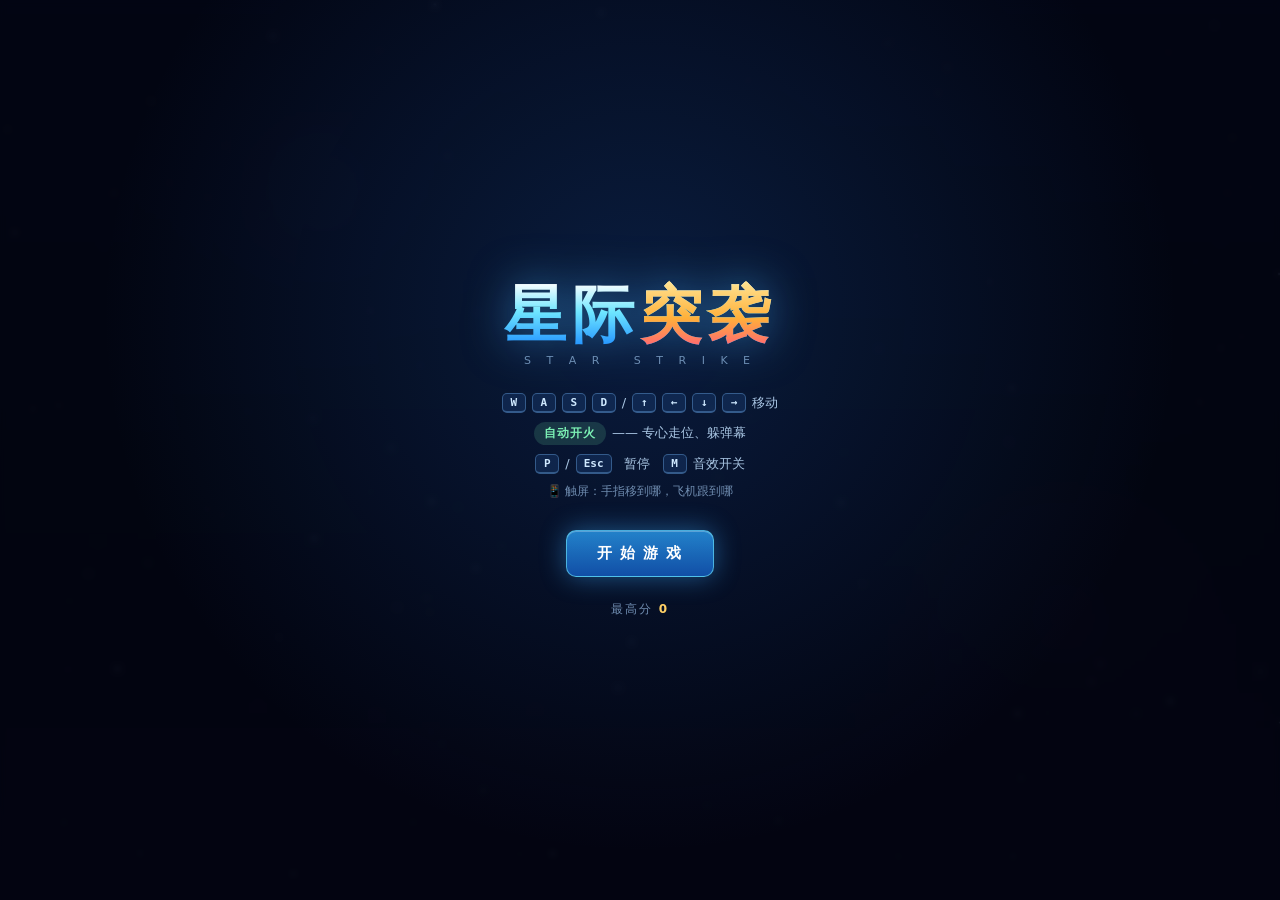
==== index.html @ 8c0eef61 "Initial commit" ====
<!DOCTYPE html>
<html lang="zh-CN">
<head>
<meta charset="UTF-8" />
<meta name="viewport" content="width=device-width, initial-scale=1.0, user-scalable=no, viewport-fit=cover" />
<title>星际突袭 · 飞行射击</title>
<link rel="stylesheet" href="css/style.css" />
</head>
<body>

<div id="game-wrap">
  <canvas id="game"></canvas>

  <!-- ============ 游戏内 HUD ============ -->
  <div id="hud" class="hidden">
    <div class="hud-item hud-score">
      <span class="hud-label">SCORE</span>
      <span id="hud-score" class="hud-value">0</span>
    </div>
    <div class="hud-item hud-level">
      <span id="hud-level" class="hud-value">LV 1</span>
    </div>
    <div class="hud-item hud-lives">
      <span id="hud-lives" class="hud-value">♥♥♥</span>
    </div>
    <div class="hud-item hud-best">
      <span class="hud-label">BEST</span>
      <span id="hud-best" class="hud-value">0</span>
    </div>
  </div>

  <!-- ============ 主菜单 ============ -->
  <div id="screen-menu" class="screen">
    <div class="screen-box">
      <h1 class="title">星际<span>突袭</span></h1>
      <p class="subtitle">S T A R &nbsp; S T R I K E</p>

      <div class="rules">
        <div class="rule"><kbd>W</kbd><kbd>A</kbd><kbd>S</kbd><kbd>D</kbd> / <kbd>↑</kbd><kbd>←</kbd><kbd>↓</kbd><kbd>→</kbd> 移动</div>
        <div class="rule"><span class="auto-fire">自动开火</span> —— 专心走位、躲弹幕</div>
        <div class="rule"><kbd>P</kbd> / <kbd>Esc</kbd> 暂停　<kbd>M</kbd> 音效开关</div>
        <div class="rule touch-tip">📱 触屏：手指移到哪，飞机跟到哪</div>
      </div>

      <button id="btn-start" class="btn btn-primary">开 始 游 戏</button>
      <p class="best-line">最高分 <span id="menu-best">0</span></p>
    </div>
  </div>

  <!-- ============ 暂停 ============ -->
  <div id="screen-pause" class="screen hidden">
    <div class="screen-box">
      <h2 class="title2">已 暂 停</h2>
      <p class="subtitle">PAUSED</p>
      <div class="btn-row">
        <button id="btn-resume" class="btn btn-primary">继续</button>
        <button id="btn-quit" class="btn">回主菜单</button>
      </div>
      <p class="hint">按 <kbd>P</kbd> 或 <kbd>Esc</kbd> 也可继续</p>
    </div>
  </div>

  <!-- ============ 结算 ============ -->
  <div id="screen-over" class="screen hidden">
    <div class="screen-box">
      <h2 class="title2 over-title">游 戏 结 束</h2>
      <p id="over-record" class="record hidden">🏆 新 纪 录 !</p>

      <div class="final">
        <div class="final-row">
          <span class="lbl">本局得分</span>
          <span id="over-score" class="val">0</span>
        </div>
        <div class="final-row">
          <span class="lbl">历史最高</span>
          <span id="over-best" class="val dim">0</span>
        </div>
      </div>

      <div class="btn-row">
        <button id="btn-restart" class="btn btn-primary">再 来 一 局</button>
        <button id="btn-menu" class="btn">主菜单</button>
      </div>
    </div>
  </div>
  <!-- ============ Roguelike 强化三选一 ============ -->
  <div id="screen-upgrade" class="screen upgrade-screen hidden">
    <div class="upgrade-box">
      <h2 class="upgrade-title">强 化 选 择</h2>
      <p class="upgrade-sub">等级 <span id="upgrade-level">2</span> · 三 选 一</p>

      <div id="upgrade-cards" class="cards"></div>

      <p class="upgrade-hint">点击卡片选择 · 也可按 <kbd>1</kbd> <kbd>2</kbd> <kbd>3</kbd></p>

      <div id="upgrade-owned" class="owned"></div>
    </div>
  </div>

  <!-- 屏幕中部的临时提示（静音切换等） -->
  <div id="toast" class="toast"></div>
</div>

<!-- ============ 脚本加载顺序 ============ -->
<!-- 各模块统一挂到 window.Game 上，main.js 只做存在性检查， -->
<!-- 所以下面这些文件可以逐个补齐，缺谁都不会报错。 -->
<script src="js/main.js"></script>
<script src="js/audio.js"></script>
<script src="js/input.js"></script>
<script src="js/bullets.js"></script>
<script src="js/player.js"></script>
<script src="js/enemies.js"></script>
<script src="js/boss.js"></script>
<script src="js/combat.js"></script>
<script src="js/particles.js"></script>
<script src="js/powerups.js"></script>
<script src="js/progress.js"></script>
<script src="js/upgrades.js"></script>
<script src="js/panel.js"></script>
</body>
</html>
---- css/style.css ----
/* ============================================================
   星际突袭 · 样式表
   ① 框架部分：画布铺满、HUD、三种界面（主菜单/暂停/结算）
   ============================================================ */

* { box-sizing: border-box; }

html, body {
  margin: 0;
  padding: 0;
  width: 100%;
  height: 100%;
  overflow: hidden;
  background: #03040c;
  color: #e8f4ff;
  font-family: "Segoe UI", "PingFang SC", "Microsoft YaHei", system-ui, sans-serif;
  -webkit-tap-highlight-color: transparent;
  user-select: none;
}

#game-wrap {
  position: fixed;
  inset: 0;
  overflow: hidden;
}

#game {
  display: block;
  width: 100%;
  height: 100%;
  touch-action: none;   /* 触屏拖动不触发页面滚动 */
}

.hidden { display: none !important; }

/* ------------------------------------------------------------
   HUD
   ------------------------------------------------------------ */
#hud {
  position: absolute;
  inset: 0;
  padding: 14px 18px;
  padding-top: calc(14px + env(safe-area-inset-top));
  pointer-events: none;
  font-variant-numeric: tabular-nums;
  text-shadow: 0 0 12px rgba(80, 200, 255, .55);
}

.hud-item { position: absolute; }

.hud-score { left: 18px; top: 14px; }
.hud-best  { left: 18px; top: 56px; }

.hud-level {
  left: 50%;
  top: 14px;
  transform: translateX(-50%);
  color: #ffd166;
  letter-spacing: 2px;
  text-shadow: 0 0 12px rgba(255, 190, 60, .6);
}

.hud-lives {
  right: 18px;
  top: 14px;
  color: #ff5c7a;
  letter-spacing: 4px;
  font-size: 22px;
  text-shadow: 0 0 12px rgba(255, 70, 110, .7);
}

.hud-label {
  display: block;
  font-size: 10px;
  letter-spacing: 3px;
  color: #6f8cb0;
  text-shadow: none;
}

.hud-value {
  display: block;
  font-size: 22px;
  font-weight: 700;
  letter-spacing: 1px;
  line-height: 1.15;
}

.hud-best .hud-value { font-size: 15px; color: #8fb6dd; }

/* ------------------------------------------------------------
   全屏界面遮罩（主菜单 / 暂停 / 结算）
   ------------------------------------------------------------ */
.screen {
  position: absolute;
  inset: 0;
  display: flex;
  align-items: center;
  justify-content: center;
  padding: 24px;
  background:
    radial-gradient(circle at 50% 35%, rgba(30, 90, 180, .28), transparent 62%),
    rgba(3, 6, 18, .82);
  backdrop-filter: blur(3px);
  -webkit-backdrop-filter: blur(3px);
  animation: fadeIn .25s ease both;
  z-index: 10;
}

@keyframes fadeIn { from { opacity: 0; } to { opacity: 1; } }

.screen-box {
  width: min(460px, 100%);
  text-align: center;
  animation: riseIn .35s cubic-bezier(.2, .9, .3, 1.2) both;
}

@keyframes riseIn {
  from { opacity: 0; transform: translateY(18px) scale(.97); }
  to   { opacity: 1; transform: none; }
}

/* 标题 */
.title {
  margin: 0 0 6px;
  font-size: clamp(38px, 11vw, 62px);
  font-weight: 900;
  letter-spacing: 6px;
  line-height: 1.05;
  background: linear-gradient(180deg, #ffffff 0%, #6fe6ff 45%, #1f8fff 100%);
  -webkit-background-clip: text;
  background-clip: text;
  color: transparent;
  filter: drop-shadow(0 0 22px rgba(70, 180, 255, .55));
}

.title span {
  background: linear-gradient(180deg, #ffe89a 0%, #ffb03a 55%, #ff5c7a 100%);
  -webkit-background-clip: text;
  background-clip: text;
  color: transparent;
}

.title2 {
  margin: 0 0 4px;
  font-size: clamp(28px, 8vw, 42px);
  font-weight: 800;
  letter-spacing: 8px;
  color: #eaf6ff;
  text-shadow: 0 0 24px rgba(90, 190, 255, .6);
}

.over-title { color: #ffd0d8; text-shadow: 0 0 24px rgba(255, 90, 120, .6); }

.subtitle {
  margin: 0 0 26px;
  font-size: 11px;
  letter-spacing: 6px;
  color: #6f8cb0;
}

/* 操作说明 */
.rules {
  margin: 0 auto 26px;
  display: grid;
  gap: 9px;
  font-size: 13px;
  color: #a9c6e4;
}

.rule { display: flex; align-items: center; justify-content: center; gap: 6px; flex-wrap: wrap; }

kbd {
  display: inline-block;
  min-width: 24px;
  padding: 3px 7px;
  border: 1px solid rgba(120, 190, 255, .35);
  border-bottom-width: 2px;
  border-radius: 5px;
  background: rgba(30, 70, 130, .35);
  color: #cfe9ff;
  font: 600 11px/1 ui-monospace, Consolas, monospace;
}

.touch-tip { color: #6f8cb0; font-size: 12px; }

.auto-fire {
  padding: 3px 10px;
  border-radius: 20px;
  background: rgba(110, 231, 168, .16);
  color: #7bf0b4;
  font-weight: 700;
  font-size: 12px;
  letter-spacing: 1px;
}

/* 按钮 */
.btn {
  appearance: none;
  border: 1px solid rgba(120, 190, 255, .35);
  border-radius: 10px;
  padding: 13px 30px;
  margin: 4px;
  background: rgba(20, 45, 90, .55);
  color: #cfe9ff;
  font-size: 15px;
  font-weight: 700;
  letter-spacing: 2px;
  cursor: pointer;
  transition: transform .12s ease, box-shadow .2s ease, background .2s ease;
}

.btn:hover { background: rgba(30, 70, 140, .7); transform: translateY(-2px); }
.btn:active { transform: translateY(0) scale(.97); }

.btn-primary {
  border-color: rgba(110, 235, 255, .6);
  background: linear-gradient(180deg, rgba(40, 150, 230, .85), rgba(20, 90, 190, .85));
  color: #fff;
  box-shadow: 0 0 26px rgba(60, 170, 255, .45), inset 0 1px 0 rgba(255, 255, 255, .25);
}

.btn-primary:hover {
  box-shadow: 0 0 38px rgba(90, 200, 255, .65), inset 0 1px 0 rgba(255, 255, 255, .3);
}

.btn-row { display: flex; justify-content: center; flex-wrap: wrap; }

.best-line { margin: 20px 0 0; font-size: 12px; letter-spacing: 2px; color: #6f8cb0; }
.best-line span { color: #ffd166; font-weight: 700; }

.hint { margin: 18px 0 0; font-size: 12px; color: #6f8cb0; }

/* 结算 */
.record {
  margin: 6px 0 14px;
  font-size: 14px;
  font-weight: 800;
  letter-spacing: 3px;
  color: #ffd166;
  text-shadow: 0 0 20px rgba(255, 200, 70, .8);
  animation: blink 1s steps(2, end) infinite;
}

@keyframes blink { 50% { opacity: .35; } }

.final {
  margin: 22px auto 26px;
  width: min(300px, 100%);
  display: grid;
  gap: 12px;
}

.final-row {
  display: flex;
  justify-content: space-between;
  align-items: baseline;
  padding-bottom: 10px;
  border-bottom: 1px dashed rgba(110, 150, 200, .28);
}

.final-row .lbl { font-size: 12px; letter-spacing: 2px; color: #8fb6dd; }
.final-row .val { font-size: 26px; font-weight: 800; color: #7fe6ff; font-variant-numeric: tabular-nums; }
.final-row .val.dim { font-size: 18px; color: #8fb6dd; }

/* ------------------------------------------------------------
   屏幕提示条（Toast）
   ------------------------------------------------------------ */
.toast {
  position: absolute;
  left: 50%;
  top: 46%;
  transform: translate(-50%, -50%) scale(.94);
  padding: 10px 22px;
  border: 1px solid rgba(120, 200, 255, .35);
  border-radius: 30px;
  background: rgba(6, 14, 30, .82);
  color: #d6ecff;
  font-size: 14px;
  font-weight: 700;
  letter-spacing: 2px;
  white-space: nowrap;
  opacity: 0;
  pointer-events: none;
  transition: opacity .22s ease, transform .22s ease;
  z-index: 30;
  backdrop-filter: blur(4px);
  -webkit-backdrop-filter: blur(4px);
}

.toast.show {
  opacity: 1;
  transform: translate(-50%, -50%) scale(1);
}

/* ------------------------------------------------------------
   Roguelike 强化三选一
   ------------------------------------------------------------ */
.upgrade-screen {
  align-items: center;
  background:
    radial-gradient(circle at 50% 40%, rgba(60, 40, 140, .38), transparent 66%),
    rgba(3, 6, 18, .88);
}

.upgrade-box {
  width: min(880px, 100%);
  text-align: center;
}

.upgrade-title {
  margin: 0 0 4px;
  font-size: clamp(24px, 6vw, 38px);
  font-weight: 900;
  letter-spacing: 8px;
  background: linear-gradient(180deg, #fff6d8 0%, #ffd166 50%, #ff9a3a 100%);
  -webkit-background-clip: text;
  background-clip: text;
  color: transparent;
  filter: drop-shadow(0 0 20px rgba(255, 190, 60, .5));
}

.upgrade-sub {
  margin: 0 0 22px;
  font-size: 12px;
  letter-spacing: 4px;
  color: #8fb6dd;
}

.upgrade-sub span { color: #ffd166; font-weight: 700; }

/* ---------- 卡片区 ---------- */
.cards {
  display: grid;
  grid-template-columns: repeat(3, 1fr);
  gap: 14px;
  margin-bottom: 18px;
}

.card {
  position: relative;
  display: flex;
  flex-direction: column;
  align-items: center;
  gap: 7px;
  padding: 20px 14px 16px;
  border: 2px solid rgba(120, 190, 255, .3);
  border-radius: 14px;
  background: linear-gradient(180deg, rgba(24, 42, 78, .85), rgba(10, 16, 34, .92));
  color: #e8f4ff;
  font-family: inherit;
  cursor: pointer;
  text-align: center;
  transition: transform .14s ease, box-shadow .2s ease, border-color .2s ease;
  animation: cardIn .32s cubic-bezier(.2, .9, .3, 1.15) both;
}

.card:nth-child(2) { animation-delay: .06s; }
.card:nth-child(3) { animation-delay: .12s; }

@keyframes cardIn {
  from { opacity: 0; transform: translateY(22px) scale(.94); }
  to   { opacity: 1; transform: none; }
}

.card:hover { transform: translateY(-6px); }
.card:active { transform: translateY(-2px) scale(.98); }

.card-hot {
  position: absolute;
  top: 9px;
  left: 11px;
  width: 20px;
  height: 20px;
  line-height: 20px;
  border-radius: 6px;
  background: rgba(120, 190, 255, .18);
  color: #8fb6dd;
  font: 700 11px/20px ui-monospace, Consolas, monospace;
}

.card-tag {
  font-size: 10px;
  letter-spacing: 2px;
  padding: 2px 7px;
  border-radius: 20px;
  color: #6f8cb0;
  background: rgba(120, 190, 255, .1);
}

/* ---------- 流派配色 ---------- */
.build-swarm   { color: #7fe0ff !important; background: rgba(86, 214, 255, .14) !important; }
.build-item    { color: #ffc46b !important; background: rgba(255, 176, 58, .14) !important; }
.build-level   { color: #7bf0b4 !important; background: rgba(110, 231, 168, .14) !important; }
.build-general { color: #a9c6e4 !important; background: rgba(140, 180, 220, .12) !important; }

.chip.build-swarm   { border-color: rgba(86, 214, 255, .45); }
.chip.build-item    { border-color: rgba(255, 176, 58, .45); }
.chip.build-level   { border-color: rgba(110, 231, 168, .45); }
.chip.build-general { border-color: rgba(140, 180, 220, .3); }

.card-icon { font-size: 34px; line-height: 1; filter: drop-shadow(0 0 10px rgba(120, 200, 255, .45)); }

.card-name { font-size: 17px; font-weight: 800; letter-spacing: 1px; }

.card-desc {
  font-size: 12px;
  line-height: 1.55;
  color: #a9c6e4;
  min-height: 2.6em;
}

/* 升级增量说明：明确告诉玩家再升一级多拿到什么 */
.card-delta {
  width: 100%;
  padding: 5px 9px;
  border-left: 2px solid rgba(110, 231, 168, .55);
  border-radius: 4px;
  background: rgba(110, 231, 168, .10);
  font-size: 11px;
  line-height: 1.5;
  color: #8fffbf;
  text-align: left;
}

.card-stack {
  margin-top: 2px;
  padding: 3px 10px;
  border-radius: 20px;
  background: rgba(120, 190, 255, .13);
  font-size: 11px;
  font-weight: 700;
  color: #9fd8ff;
}

/* ---------- 品质配色 ---------- */
.card.rarity-common { border-color: rgba(127, 180, 232, .45); }
.card.rarity-common:hover { box-shadow: 0 10px 30px rgba(80, 140, 220, .35); border-color: #7fb4e8; }

.card.rarity-rare { border-color: rgba(86, 214, 255, .55); box-shadow: inset 0 0 30px rgba(40, 140, 220, .16); }
.card.rarity-rare:hover { box-shadow: 0 10px 34px rgba(86, 214, 255, .45); border-color: #56d6ff; }
.card.rarity-rare .card-name { color: #9fe6ff; }

.card.rarity-epic {
  border-color: rgba(201, 140, 255, .65);
  box-shadow: inset 0 0 34px rgba(140, 60, 220, .2);
  background: linear-gradient(180deg, rgba(48, 26, 84, .9), rgba(12, 10, 30, .94));
}
.card.rarity-epic:hover { box-shadow: 0 10px 40px rgba(201, 140, 255, .5); border-color: #d9a6ff; }
.card.rarity-epic .card-name { color: #e0bbff; }
.card.rarity-epic .card-stack { background: rgba(201, 140, 255, .18); color: #dcb6ff; }

/* ---------- 金色（最高品质） ---------- */
.card.rarity-gold {
  border-color: #ffd166;
  background: linear-gradient(180deg, rgba(98, 72, 18, .94), rgba(26, 18, 6, .96));
  box-shadow: inset 0 0 44px rgba(255, 190, 60, .25), 0 0 26px rgba(255, 190, 60, .30);
}

.card.rarity-gold:hover {
  border-color: #ffe9a8;
  box-shadow: inset 0 0 50px rgba(255, 190, 60, .38), 0 10px 44px rgba(255, 190, 60, .60);
}

.card.rarity-gold .card-name {
  color: #ffe9a8;
  text-shadow: 0 0 14px rgba(255, 200, 70, .8);
}

.card.rarity-gold .card-desc { color: #ecdcae; }
.card.rarity-gold .card-tag { background: rgba(255, 190, 60, .18) !important; color: #ffd166 !important; }
.card.rarity-gold .card-stack { background: rgba(255, 190, 60, .2); color: #ffe9a8; }
.card.rarity-gold .card-delta {
  border-left-color: rgba(255, 209, 102, .7);
  background: rgba(255, 190, 60, .12);
  color: #ffe9a8;
}

/* ---------- 已获得强化 ---------- */
.upgrade-hint { margin: 0 0 14px; font-size: 12px; color: #6f8cb0; }

.owned {
  display: flex;
  flex-wrap: wrap;
  justify-content: center;
  gap: 6px;
  max-height: 96px;
  overflow-y: auto;
  padding-top: 12px;
  border-top: 1px dashed rgba(110, 150, 200, .22);
}

.chip {
  padding: 3px 9px;
  border: 1px solid rgba(120, 190, 255, .25);
  border-radius: 20px;
  background: rgba(20, 45, 90, .5);
  font-size: 11px;
  color: #bcd8f2;
  white-space: nowrap;
}

.chip b { color: #ffd166; }
.chip.empty { color: #5d7898; border-style: dashed; }
.chip.rarity-rare { border-color: rgba(86, 214, 255, .4); }
.chip.rarity-epic { border-color: rgba(201, 140, 255, .5); color: #dcb6ff; }

/* ---------- 小屏适配 ---------- */
@media (max-width: 720px) {
  .cards { grid-template-columns: 1fr; gap: 9px; max-height: 56vh; overflow-y: auto; }
  .card { flex-direction: row; flex-wrap: wrap; justify-content: flex-start; text-align: left; padding: 12px 14px; gap: 4px 10px; }
  .card-icon { font-size: 26px; }
  .card-name { font-size: 15px; }
  .card-desc { min-height: 0; flex-basis: 100%; }
  .card-hot { position: static; width: auto; height: auto; padding: 0 6px; line-height: 18px; }
  .upgrade-sub { margin-bottom: 12px; }
  .owned { max-height: 62px; }
}

@media (max-height: 560px) {
  .rules { margin-bottom: 16px; gap: 5px; font-size: 12px; }
  .subtitle { margin-bottom: 16px; }
  .final { margin: 14px auto 16px; }
  .btn { padding: 10px 22px; font-size: 14px; }

  .upgrade-title { font-size: 22px; }
  .upgrade-sub { margin-bottom: 10px; }
  .card { padding: 10px; }
  .card-icon { font-size: 24px; }
}
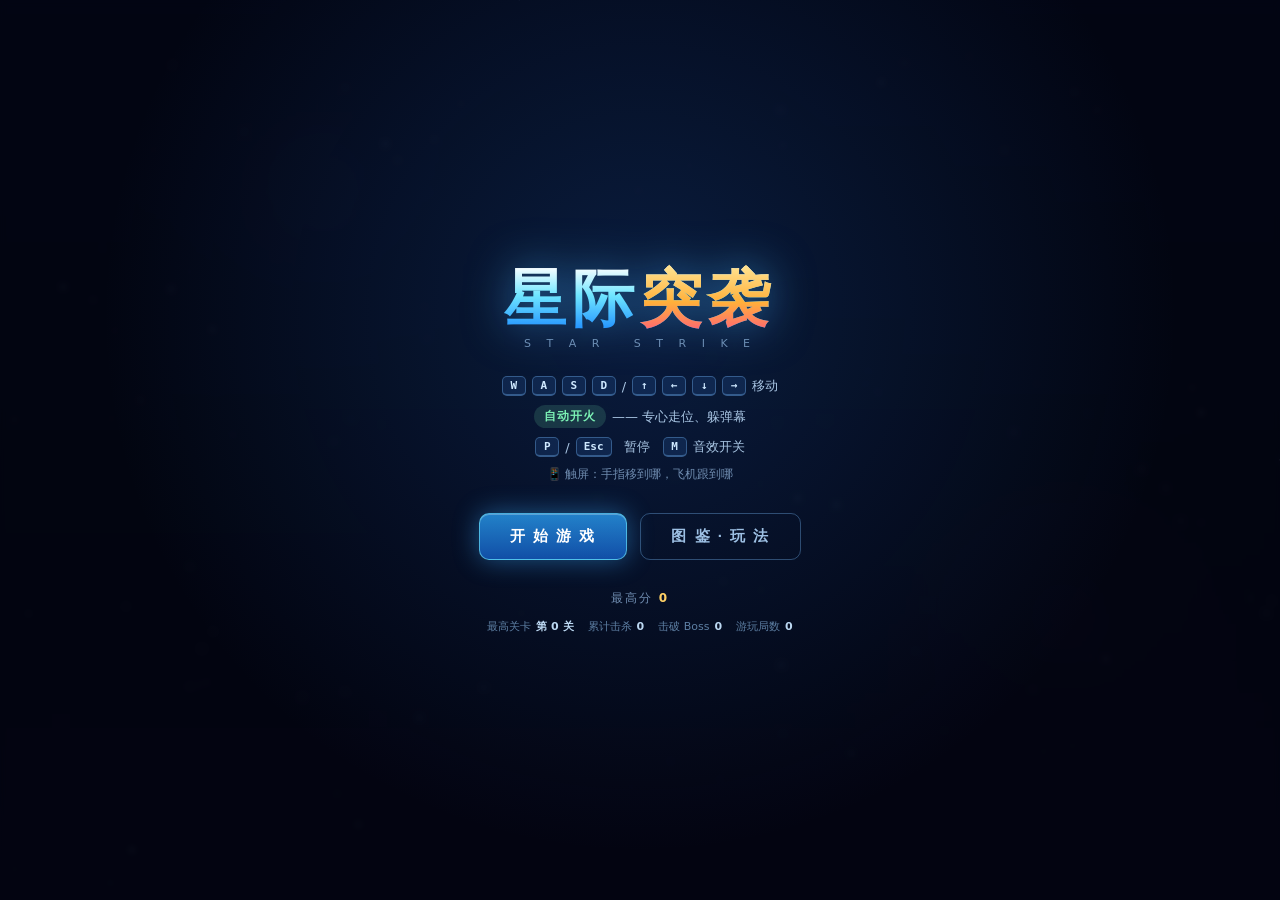
==== commit 284ec8e0: "v2026.10.06.2 击破奖励 + 超时过载修后期难度，新增图鉴与跨局存档 后期难度曲线（核心） · 体检发现：第 10 关 Boss 要打 99 秒、第 20 关 137 秒，12 分钟只能推" ====
--- a/index.html
+++ b/index.html
@@ -43,7 +43,29 @@
       </div>
 
       <button id="btn-start" class="btn btn-primary">开 始 游 戏</button>
+      <button id="btn-codex" class="btn btn-ghost">图 鉴 · 玩 法</button>
       <p class="best-line">最高分 <span id="menu-best">0</span></p>
+      <div id="menu-stats" class="save-stats"></div>
+    </div>
+  </div>
+
+  <!-- ============ 图鉴 / 玩法 ============ -->
+  <div id="screen-codex" class="screen codex-screen hidden">
+    <div class="codex-box">
+      <div class="codex-head">
+        <h2 class="upgrade-title">图 鉴</h2>
+        <div class="codex-tabs">
+          <button class="tab on" data-tab="guide">玩法</button>
+          <button class="tab" data-tab="build">增益</button>
+          <button class="tab" data-tab="boss">Boss</button>
+        </div>
+      </div>
+
+      <div id="codex-body" class="codex-body"></div>
+
+      <div class="codex-foot">
+        <button id="btn-codex-close" class="btn btn-primary">返 回</button>
+      </div>
     </div>
   </div>
 
@@ -76,6 +98,8 @@
           <span id="over-best" class="val dim">0</span>
         </div>
       </div>
+
+      <div id="over-stats" class="save-stats"></div>
 
       <div class="btn-row">
         <button id="btn-restart" class="btn btn-primary">再 来 一 局</button>
@@ -117,5 +141,6 @@
 <script src="js/progress.js"></script>
 <script src="js/upgrades.js"></script>
 <script src="js/panel.js"></script>
+<script src="js/codex.js"></script>
 </body>
 </html>
--- a/css/style.css
+++ b/css/style.css
@@ -391,11 +391,15 @@
 .build-swarm   { color: #7fe0ff !important; background: rgba(86, 214, 255, .14) !important; }
 .build-item    { color: #ffc46b !important; background: rgba(255, 176, 58, .14) !important; }
 .build-level   { color: #7bf0b4 !important; background: rgba(110, 231, 168, .14) !important; }
+.build-fleet   { color: #9db8ff !important; background: rgba(110, 150, 255, .16) !important; }
+.build-rad     { color: #86e05a !important; background: rgba(110, 224, 90, .14) !important; }
 .build-general { color: #a9c6e4 !important; background: rgba(140, 180, 220, .12) !important; }
 
 .chip.build-swarm   { border-color: rgba(86, 214, 255, .45); }
 .chip.build-item    { border-color: rgba(255, 176, 58, .45); }
 .chip.build-level   { border-color: rgba(110, 231, 168, .45); }
+.chip.build-fleet   { border-color: rgba(110, 150, 255, .5); }
+.chip.build-rad     { border-color: rgba(110, 224, 90, .5); }
 .chip.build-general { border-color: rgba(140, 180, 220, .3); }
 
 .card-icon { font-size: 34px; line-height: 1; filter: drop-shadow(0 0 10px rgba(120, 200, 255, .45)); }
@@ -504,6 +508,175 @@
 .chip.rarity-rare { border-color: rgba(86, 214, 255, .4); }
 .chip.rarity-epic { border-color: rgba(201, 140, 255, .5); color: #dcb6ff; }
 
+/* ============================================================
+   跨局战绩（主菜单 / 结算界面共用）
+   ============================================================ */
+.btn-ghost {
+  background: transparent;
+  border-color: rgba(120, 190, 255, .35);
+  color: #9dc0e4;
+  margin-bottom: 10px;
+}
+.btn-ghost:hover { background: rgba(60, 120, 200, .18); color: #d6ecff; }
+
+.save-stats {
+  display: flex;
+  flex-wrap: wrap;
+  justify-content: center;
+  gap: 6px 14px;
+  margin: 12px auto 0;
+  max-width: 380px;
+}
+.save-stats .stat-cap {
+  font-size: 10px;
+  letter-spacing: 3px;
+  color: #5d7fa3;
+  flex-basis: 100%;
+  margin-bottom: 2px;
+}
+.save-stats .stat {
+  display: flex;
+  align-items: baseline;
+  gap: 5px;
+  font-size: 11px;
+}
+.save-stats .stat .k { color: #5d7fa3; }
+.save-stats .stat .v { color: #bcd8f2; font-weight: 700; }
+
+/* ============================================================
+   图鉴 / 玩法
+   ============================================================ */
+.codex-screen { padding: 0; align-items: stretch; }
+
+.codex-box {
+  position: absolute;
+  inset: 0;
+  display: flex;
+  flex-direction: column;
+  background: linear-gradient(180deg, rgba(6, 12, 24, .96), rgba(3, 6, 14, .98));
+}
+
+.codex-head {
+  flex: none;
+  padding: 14px 16px 10px;
+  border-bottom: 1px solid rgba(120, 190, 255, .18);
+  text-align: center;
+}
+.codex-head .upgrade-title { margin: 0 0 10px; font-size: 20px; }
+
+.codex-tabs { display: flex; justify-content: center; gap: 8px; }
+.codex-tabs .tab {
+  padding: 6px 18px;
+  border: 1px solid rgba(120, 190, 255, .25);
+  border-radius: 20px;
+  background: rgba(16, 34, 62, .7);
+  color: #9dc0e4;
+  font: inherit;
+  font-size: 13px;
+  cursor: pointer;
+}
+.codex-tabs .tab:hover { background: rgba(30, 60, 105, .8); }
+.codex-tabs .tab.on {
+  background: rgba(42, 107, 214, .85);
+  border-color: #5aa0ff;
+  color: #fff;
+}
+
+.codex-body {
+  flex: 1 1 auto;
+  overflow-y: auto;
+  padding: 16px 18px 24px;
+  -webkit-overflow-scrolling: touch;
+}
+
+.codex-foot {
+  flex: none;
+  padding: 12px;
+  text-align: center;
+  border-top: 1px solid rgba(120, 190, 255, .18);
+  background: rgba(4, 8, 18, .9);
+}
+
+.cx-sec { margin: 0 auto 20px; max-width: 720px; }
+.cx-sec h3 {
+  display: flex;
+  align-items: center;
+  gap: 10px;
+  margin: 0 0 8px;
+  font-size: 15px;
+  letter-spacing: 1px;
+  color: #dcefff;
+  border-left: 3px solid rgba(110, 231, 168, .8);
+  padding-left: 9px;
+}
+.cx-count {
+  margin-left: auto;
+  font-size: 11px;
+  font-weight: 500;
+  color: #5d7fa3;
+  border: 1px solid rgba(120, 190, 255, .22);
+  border-radius: 20px;
+  padding: 1px 9px;
+}
+.cx-kv { font-size: 12.5px; color: #a9c6e4; line-height: 1.85; }
+.cx-kv b { color: #e8f4ff; }
+.cx-kv .hl { color: #ffc46b; }
+.cx-kv .c-swarm { color: #7fe0ff; }
+.cx-kv .c-item  { color: #ffc46b; }
+.cx-kv .c-level { color: #7bf0b4; }
+.cx-kv .c-fleet { color: #9db8ff; }
+.cx-kv .c-rad   { color: #86e05a; }
+.cx-num { color: #7fa8cc; font-size: 12px; }
+.cx-code { font-size: 11px; letter-spacing: 3px; color: #5d7fa3; margin-bottom: 4px; }
+.cx-empty { color: #5d7fa3; text-align: center; padding: 40px 0; }
+
+.cx-pip {
+  display: inline-block;
+  margin: 0 4px 4px 0;
+  padding: 1px 8px;
+  border: 1px solid rgba(255, 196, 107, .45);
+  border-radius: 20px;
+  font-size: 11px;
+  color: #ffc46b;
+}
+.cx-phase {
+  font-size: 12px;
+  color: #a9c6e4;
+  padding-left: 4px;
+}
+.cx-pi {
+  display: inline-block;
+  width: 18px;
+  color: #ffc46b;
+  font-weight: 700;
+}
+
+.cx-cards {
+  display: grid;
+  grid-template-columns: repeat(auto-fill, minmax(230px, 1fr));
+  gap: 8px;
+}
+.cx-card {
+  border: 1px solid rgba(120, 190, 255, .18);
+  border-left-width: 3px;
+  border-radius: 7px;
+  background: rgba(10, 20, 38, .8);
+  padding: 8px 10px;
+}
+.cx-card.r-common { border-left-color: #6fa8d8; }
+.cx-card.r-rare   { border-left-color: #56d6ff; }
+.cx-card.r-epic   { border-left-color: #c98cff; }
+.cx-card.r-gold   { border-left-color: #ffd166; background: rgba(38, 28, 8, .8); }
+
+.cx-card-top { display: flex; align-items: center; gap: 6px; margin-bottom: 4px; }
+.cx-icon { font-size: 16px; line-height: 1; }
+.cx-name { font-size: 13px; font-weight: 700; color: #e8f4ff; }
+.cx-rar { font-size: 10px; color: #7fa8cc; }
+.cx-max { margin-left: auto; font-size: 10px; color: #5d7fa3; }
+
+.cx-desc { font-size: 11.5px; color: #a9c6e4; line-height: 1.6; }
+.cx-delta { font-size: 11px; color: #7bf0b4; margin-top: 4px; line-height: 1.5; }
+
 /* ---------- 小屏适配 ---------- */
 @media (max-width: 720px) {
   .cards { grid-template-columns: 1fr; gap: 9px; max-height: 56vh; overflow-y: auto; }
@@ -514,6 +687,9 @@
   .card-hot { position: static; width: auto; height: auto; padding: 0 6px; line-height: 18px; }
   .upgrade-sub { margin-bottom: 12px; }
   .owned { max-height: 62px; }
+
+  .cx-cards { grid-template-columns: 1fr; }
+  .codex-body { padding: 12px 12px 20px; }
 }
 
 @media (max-height: 560px) {
@@ -526,4 +702,10 @@
   .upgrade-sub { margin-bottom: 10px; }
   .card { padding: 10px; }
   .card-icon { font-size: 24px; }
-}
+
+  .codex-head { padding: 8px 12px 7px; }
+  .codex-head .upgrade-title { font-size: 16px; margin-bottom: 6px; }
+  .codex-tabs .tab { padding: 4px 14px; font-size: 12px; }
+  .codex-foot { padding: 7px; }
+  .save-stats { margin-top: 8px; }
+}
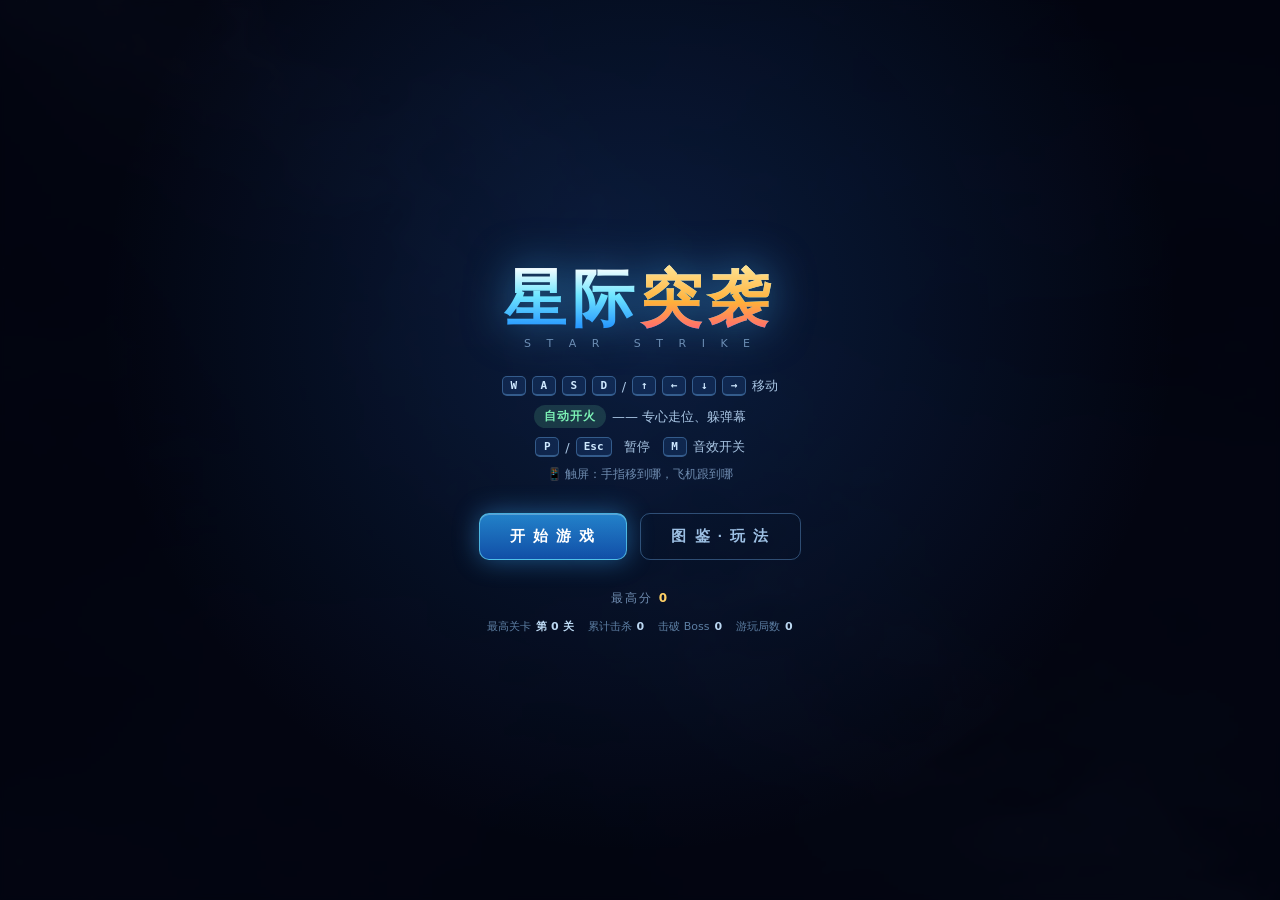
==== commit b177084d: "v2026.10.16.0 全舰船美术升级 / Boss星球背景 / DOT后期强化 舰船美术正式接入 · 替换玩家机、7种敌机、6位Boss及精英标识，统一高科技机械风格 · 保留高清PNG/SVG" ====
--- a/index.html
+++ b/index.html
@@ -129,6 +129,8 @@
 <!-- 各模块统一挂到 window.Game 上，main.js 只做存在性检查， -->
 <!-- 所以下面这些文件可以逐个补齐，缺谁都不会报错。 -->
 <script src="js/main.js"></script>
+<script src="js/background.js"></script>
+<script src="js/art.js"></script>
 <script src="js/audio.js"></script>
 <script src="js/input.js"></script>
 <script src="js/bullets.js"></script>
--- a/css/style.css
+++ b/css/style.css
@@ -40,20 +40,28 @@
   position: absolute;
   inset: 0;
   padding: 14px 18px;
-  padding-top: calc(14px + env(safe-area-inset-top));
   pointer-events: none;
   font-variant-numeric: tabular-nums;
   text-shadow: 0 0 12px rgba(80, 200, 255, .55);
 }
 
+/* HUD 四个角都是绝对定位的子元素，父级的 padding 对它们不生效，
+   所以安全区必须逐项加在各自的偏移上（刘海屏 / 圆角屏）。 */
+#hud {
+  --safe-t: env(safe-area-inset-top, 0px);
+  --safe-r: env(safe-area-inset-right, 0px);
+  --safe-b: env(safe-area-inset-bottom, 0px);
+  --safe-l: env(safe-area-inset-left, 0px);
+}
+
 .hud-item { position: absolute; }
 
-.hud-score { left: 18px; top: 14px; }
-.hud-best  { left: 18px; top: 56px; }
+.hud-score { left: calc(18px + var(--safe-l)); top: calc(14px + var(--safe-t)); }
+.hud-best  { left: calc(18px + var(--safe-l)); top: calc(56px + var(--safe-t)); }
 
 .hud-level {
   left: 50%;
-  top: 14px;
+  top: calc(14px + var(--safe-t));
   transform: translateX(-50%);
   color: #ffd166;
   letter-spacing: 2px;
@@ -61,8 +69,8 @@
 }
 
 .hud-lives {
-  right: 18px;
-  top: 14px;
+  right: calc(18px + var(--safe-r));
+  top: calc(14px + var(--safe-t));
   color: #ff5c7a;
   letter-spacing: 4px;
   font-size: 22px;
@@ -96,7 +104,14 @@
   display: flex;
   align-items: center;
   justify-content: center;
-  padding: 24px;
+  /* 横屏手机 / 虚拟键盘弹起时可视高度可能只有 240px，
+     内容比屏幕高就必须能滚，否则按钮会被裁在屏幕外、点都点不到。 */
+  overflow-y: auto;
+  -webkit-overflow-scrolling: touch;
+  padding: calc(24px + env(safe-area-inset-top, 0px))
+           calc(24px + env(safe-area-inset-right, 0px))
+           calc(24px + env(safe-area-inset-bottom, 0px))
+           calc(24px + env(safe-area-inset-left, 0px));
   background:
     radial-gradient(circle at 50% 35%, rgba(30, 90, 180, .28), transparent 62%),
     rgba(3, 6, 18, .82);
@@ -110,6 +125,7 @@
 
 .screen-box {
   width: min(460px, 100%);
+  margin: auto;            /* flex + overflow 时用 auto 才能保住滚动，不会被裁剪 */
   text-align: center;
   animation: riseIn .35s cubic-bezier(.2, .9, .3, 1.2) both;
 }
@@ -558,7 +574,9 @@
 
 .codex-head {
   flex: none;
-  padding: 14px 16px 10px;
+  padding: calc(14px + env(safe-area-inset-top, 0px))
+           calc(16px + env(safe-area-inset-right, 0px)) 10px
+           calc(16px + env(safe-area-inset-left, 0px));
   border-bottom: 1px solid rgba(120, 190, 255, .18);
   text-align: center;
 }
@@ -591,7 +609,9 @@
 
 .codex-foot {
   flex: none;
-  padding: 12px;
+  padding: 12px calc(12px + env(safe-area-inset-right, 0px))
+           calc(12px + env(safe-area-inset-bottom, 0px))
+           calc(12px + env(safe-area-inset-left, 0px));
   text-align: center;
   border-top: 1px solid rgba(120, 190, 255, .18);
   background: rgba(4, 8, 18, .9);
